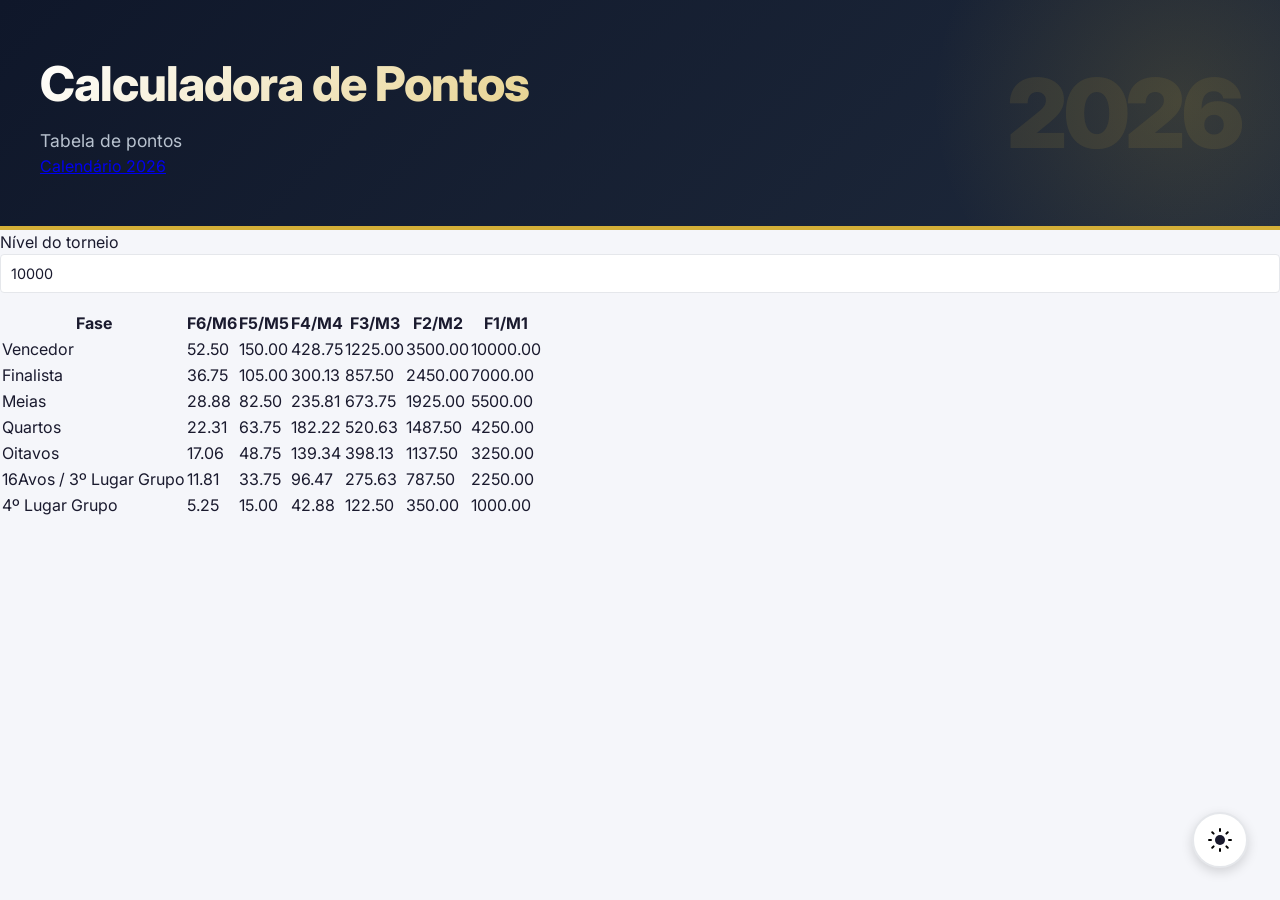
==== content/points-calculator.html @ 4849cae9 "added fs and new subtitle" ====
<!doctype html>
<html lang="pt">
  <head>
    <meta charset="UTF-8" />
    <meta name="viewport" content="width=device-width, initial-scale=1.0" />
    <title>Calculadora de Pontos - Padel Portugal</title>
    <link rel="stylesheet" href="../styles/main.css" />
  </head>
  <body>
    <div class="header">
      <div class="header-content">
        <div class="header-text">
          <h1>Calculadora de Pontos</h1>
          <div class="header-subtitle">
            Tabela de pontos
          </div>
          <nav class="header-menu" aria-label="Menu principal">
            <a class="header-menu-link" href="../index.html">Calendário 2026</a>
          </nav>
        </div>
        <div class="header-year">2026</div>
      </div>
    </div>

    <main class="calc-layout">
      <section class="calc-card">
        <div class="calc-grid" style="margin-bottom: 1rem">
          <div class="calc-field">
            <label class="calc-label" for="tournamentLevel">Nível do torneio</label>
            <select id="tournamentLevel" class="search-input">
              <option value="2000">2000</option>
              <option value="5000">5000</option>
              <option value="10000" selected>10000</option>
              <option value="25000">25000</option>
              <option value="50000">50000</option>
            </select>
          </div>
        </div>

        <div class="calc-table-wrapper">
          <table class="calc-table">
            <thead>
              <tr>
                <th>Fase</th>
                <th>F6/M6</th>
                <th>F5/M5</th>
                <th>F4/M4</th>
                <th>F3/M3</th>
                <th>F2/M2</th>
                <th>F1/M1</th>
              </tr>
            </thead>
            <tbody>
              <tr data-phase="Vencedor">
                <td>Vencedor</td>
                <td data-col="m6">52.50</td><td data-col="m5">150.00</td><td data-col="m4">428.75</td><td data-col="m3">1225.00</td><td data-col="m2">3500.00</td><td data-col="m1">10000.00</td>
              </tr>
              <tr data-phase="Finalista">
                <td>Finalista</td>
                <td data-col="m6">36.75</td><td data-col="m5">105.00</td><td data-col="m4">300.13</td><td data-col="m3">857.50</td><td data-col="m2">2450.00</td><td data-col="m1">7000.00</td>
              </tr>
              <tr data-phase="Meias">
                <td>Meias</td>
                <td data-col="m6">28.88</td><td data-col="m5">82.50</td><td data-col="m4">235.81</td><td data-col="m3">673.75</td><td data-col="m2">1925.00</td><td data-col="m1">5500.00</td>
              </tr>
              <tr data-phase="Quartos">
                <td>Quartos</td>
                <td data-col="m6">22.31</td><td data-col="m5">63.75</td><td data-col="m4">182.22</td><td data-col="m3">520.63</td><td data-col="m2">1487.50</td><td data-col="m1">4250.00</td>
              </tr>
              <tr data-phase="Oitavos">
                <td>Oitavos</td>
                <td data-col="m6">17.06</td><td data-col="m5">48.75</td><td data-col="m4">139.34</td><td data-col="m3">398.13</td><td data-col="m2">1137.50</td><td data-col="m1">3250.00</td>
              </tr>
              <tr data-phase="16Avos / 3º Lugar Grupo">
                <td>16Avos / 3º Lugar Grupo</td>
                <td data-col="m6">11.81</td><td data-col="m5">33.75</td><td data-col="m4">96.47</td><td data-col="m3">275.63</td><td data-col="m2">787.50</td><td data-col="m1">2250.00</td>
              </tr>
              <tr data-phase="4º Lugar Grupo">
                <td>4º Lugar Grupo</td>
                <td data-col="m6">5.25</td><td data-col="m5">15.00</td><td data-col="m4">42.88</td><td data-col="m3">122.50</td><td data-col="m2">350.00</td><td data-col="m1">1000.00</td>
              </tr>
            </tbody>
          </table>
        </div>
      </section>
    </main>

    <button class="theme-toggle" id="themeToggle" aria-label="Toggle theme">
      <svg id="sunIcon" viewBox="0 0 24 24" fill="currentColor">
        <circle cx="12" cy="12" r="5" />
        <line
          x1="12"
          y1="1"
          x2="12"
          y2="3"
          stroke="currentColor"
          stroke-width="2"
          stroke-linecap="round"
        />
        <line
          x1="12"
          y1="21"
          x2="12"
          y2="23"
          stroke="currentColor"
          stroke-width="2"
          stroke-linecap="round"
        />
        <line
          x1="4.22"
          y1="4.22"
          x2="5.64"
          y2="5.64"
          stroke="currentColor"
          stroke-width="2"
          stroke-linecap="round"
        />
        <line
          x1="18.36"
          y1="18.36"
          x2="19.78"
          y2="19.78"
          stroke="currentColor"
          stroke-width="2"
          stroke-linecap="round"
        />
        <line
          x1="1"
          y1="12"
          x2="3"
          y2="12"
          stroke="currentColor"
          stroke-width="2"
          stroke-linecap="round"
        />
        <line
          x1="21"
          y1="12"
          x2="23"
          y2="12"
          stroke="currentColor"
          stroke-width="2"
          stroke-linecap="round"
        />
        <line
          x1="4.22"
          y1="19.78"
          x2="5.64"
          y2="18.36"
          stroke="currentColor"
          stroke-width="2"
          stroke-linecap="round"
        />
        <line
          x1="18.36"
          y1="5.64"
          x2="19.78"
          y2="4.22"
          stroke="currentColor"
          stroke-width="2"
          stroke-linecap="round"
        />
      </svg>
      <svg
        id="moonIcon"
        viewBox="0 0 24 24"
        fill="currentColor"
        style="display: none"
      >
        <path d="M21 12.79A9 9 0 1 1 11.21 3 7 7 0 0 0 21 12.79z" />
      </svg>
    </button>

    <script src="../scripts/points-calculator.js"></script>
  </body>
</html>
---- styles/main.css ----
﻿@import url("https://fonts.googleapis.com/css2?family=Inter:wght@300;400;500;600;700;800&display=swap");

:root {
  --gold: #d4af37;
  --gold-bg: #fff8e1;
  --silver: #8c92ac;
  --silver-bg: #f0f0f5;
  --bronze: #cd7f32;
  --bronze-bg: #fff3e0;
  --promises: #7b1fa2;
  --promises-bg: #f3e5f5;
  --national: #c62828;
  --national-bg: #ffebee;
  --regional: #e65100;
  --regional-bg: #fff3e0;
  --c10k: #1565c0;
  --c10k-bg: #e3f2fd;
  --c5k: #2e7d32;
  --c5k-bg: #e8f5e9;
  --c2k: #00838f;
  --c2k-bg: #e0f7fa;
  --veterans: #4e342e;
  --veterans-bg: #efebe9;
  --masters: #f57f17;
  --masters-bg: #fffde7;
  --international: #ad1457;
  --international-bg: #fce4ec;
  --club: #37474f;
  --club-bg: #eceff1;
  --bg: #f5f6fa;
  --card-bg: #ffffff;
  --card-cats-bg: #f9fafb;
  --text: #1a1a2e;
  --text-light: #6b7280;
  --border: #e5e7eb;
  --section-hover: #fafafa;
  --filter: none;
}

[data-theme="dark"] {
  --gold-bg: #3d3520;
  --silver-bg: #2d2f3a;
  --bronze-bg: #3d2f20;
  --promises-bg: #2d1a3a;
  --national-bg: #3a1a1a;
  --regional-bg: #3d2a10;
  --c10k-bg: #1a2d3d;
  --c5k-bg: #1a2d1a;
  --c2k-bg: #1a2d2f;
  --veterans-bg: #2a1f1a;
  --masters-bg: #3d3510;
  --international-bg: #3a1a2a;
  --club-bg: #1f2428;
  --bg: #0f172a;
  --card-bg: #1e293b;
  --card-cats-bg: #0f172a;
  --text: #f1f5f9;
  --text-light: #cbd5e1;
  --border: #475569;
  --section-hover: #1e293b;
  --filter: invert(100%) hue-rotate(180deg) brightness(95%) contrast(90%);
}

.leaflet-layer,
.leaflet-control-zoom-in,
.leaflet-control-zoom-out,
.leaflet-control-attribution {
  filter: var(--filter);
}

.leaflet-popup-content-wrapper {
  background: var(--card-bg);
}

.leaflet-popup-content-wrapper *:not(.popup-badge) {
  color: var(--text) !important;
}

* {
  margin: 0;
  padding: 0;
  box-sizing: border-box;
}

body {
  font-family:
    "Inter",
    -apple-system,
    sans-serif;
  background: var(--bg);
  color: var(--text);
  line-height: 1.5;
}

.header {
  background: linear-gradient(135deg, #0f172a 0%, #1e293b 100%);
  color: white;
  padding: 3rem 2rem;
  position: relative;
  overflow: hidden;
  border-bottom: 4px solid var(--gold);
}
.header::before {
  content: "";
  position: absolute;
  top: 0;
  right: 0;
  width: 500px;
  height: 500px;
  background: radial-gradient(
    circle,
    rgba(212, 175, 55, 0.15) 0%,
    transparent 70%
  );
  border-radius: 50%;
  transform: translate(30%, -30%);
}
.header-content {
  max-width: 1200px;
  margin: 0 auto;
  position: relative;
  display: flex;
  align-items: center;
  justify-content: space-between;
  gap: 2rem;
}
.header-text {
  flex: 1;
}
.header h1 {
  font-size: 3rem;
  font-weight: 800;
  letter-spacing: -1px;
  margin-bottom: 0.5rem;
  background: linear-gradient(135deg, #ffffff 0%, var(--gold) 100%);
  -webkit-background-clip: text;
  -webkit-text-fill-color: transparent;
  background-clip: text;
}
.header-subtitle {
  font-size: 1.1rem;
  opacity: 0.9;
  font-weight: 400;
  color: #cbd5e1;
}
.header-year {
  font-size: 6rem;
  font-weight: 900;
  color: rgba(212, 175, 55, 0.1);
  line-height: 1;
  letter-spacing: -4px;
}

.stats-bar {
  display: flex;
  justify-content: center;
  gap: 2rem;
  padding: 1rem 2rem;
  background: var(--card-bg);
  border-bottom: 1px solid var(--border);
  flex-wrap: wrap;
}
.stat {
  text-align: center;
}
.stat-num {
  font-size: 1.5rem;
  font-weight: 700;
  color: #1565c0;
}
.stat-label {
  font-size: 0.75rem;
  color: var(--text-light);
  text-transform: uppercase;
  letter-spacing: 0.5px;
}

.container {
  max-width: 1200px;
  margin: 0 auto;
  padding: 1.5rem;
  display: grid;
  grid-template-columns: 320px 1fr;
  gap: 1.5rem;
  align-items: start;
}
.filters-wrapper {
  position: sticky;
  top: 1.5rem;
  display: flex;
  flex-direction: column;
  gap: 1.5rem;
}
.content-wrapper {
  min-width: 0;
}

/* --- Map --- */
.map-section {
  background: var(--card-bg);
  border-radius: 16px;
  margin-bottom: 1.5rem;
  box-shadow: 0 1px 3px rgba(0, 0, 0, 0.06);
  border: 1px solid var(--border);
  overflow: hidden;
}
.map-section-header {
  display: flex;
  justify-content: space-between;
  align-items: center;
  padding: 1rem 1.25rem;
  border-bottom: 1px solid var(--border);
  cursor: pointer;
  user-select: none;
}
.map-section-header:hover {
  background: var(--section-hover);
}
.map-section-title {
  font-size: 0.75rem;
  font-weight: 600;
  text-transform: uppercase;
  letter-spacing: 1px;
  color: var(--text-light);
}
.map-toggle-icon {
  font-size: 1.2rem;
  color: var(--text-light);
  transition: transform 0.3s;
}
.map-toggle-icon.collapsed {
  transform: rotate(180deg);
}
#mapContainer {
  height: 480px;
  transition: height 0.3s;
}
#mapContainer.collapsed {
  height: 0;
}

/* --- Filters --- */
.filters-section {
  background: var(--card-bg);
  border-radius: 16px;
  padding: 1.25rem;
  box-shadow: 0 1px 3px rgba(0, 0, 0, 0.06);
  border: 1px solid var(--border);
}
.filters-header {
  display: flex;
  justify-content: space-between;
  align-items: center;
  margin-bottom: 0.75rem;
}
.filters-title {
  font-size: 0.75rem;
  font-weight: 600;
  text-transform: uppercase;
  letter-spacing: 1px;
  color: var(--text-light);
}
.filters-clear {
  font-size: 0.75rem;
  color: #1565c0;
  cursor: pointer;
  font-weight: 500;
  border: none;
  background: none;
  font-family: inherit;
  display: none;
  padding: 0.2rem 0.5rem;
  border-radius: 4px;
}
.filters-clear:hover {
  background: var(--c10k-bg);
}
.filters-clear.visible {
  display: inline-block;
}
.search-input {
  background: var(--card-bg);
  color: var(--text);
  width: 100%;
  padding: 0.6rem 0.9rem;
  border-radius: 8px;
  border: 2px solid var(--border);
  font-size: 0.9rem;
  font-family: inherit;
  transition: border-color 0.2s;
}
.search-input:focus {
  outline: none;
  border-color: #1565c0;
}
.filters-hint {
  font-size: 0.7rem;
  color: var(--text-light);
  margin-bottom: 0.6rem;
  font-style: italic;
  opacity: 0.7;
}
.filters {
  display: flex;
  flex-wrap: wrap;
  gap: 0.5rem;
}
.filter-btn {
  padding: 0.4rem 0.9rem;
  border-radius: 100px;
  border: 2px solid var(--border);
  background: var(--card-bg);
  color: var(--text);
  font-size: 0.8rem;
  font-weight: 500;
  cursor: pointer;
  transition: all 0.2s;
  font-family: inherit;
  white-space: nowrap;
}
.filter-btn:hover {
  border-color: #aaa;
  transform: translateY(-1px);
}
.filter-btn.active {
  color: white;
  border-color: transparent;
  transform: translateY(-1px);
  box-shadow: 0 2px 8px rgba(0, 0, 0, 0.15);
}
.filter-btn[data-level="all"].active {
  background: #1a1a2e;
}
.filter-btn[data-level="absolutos"].active {
  background: #1565c0;
}
.filter-btn[data-level="veteranos"].active {
  background: #4e342e;
}
.filter-btn[data-level="jovens"].active {
  background: #7b1fa2;
}
.filter-btn[data-level="fip-gold"].active {
  background: var(--gold);
  color: #333;
}
.filter-btn[data-level="fip-only"].active {
  background: var(--gold);
  color: #333;
}
.filter-btn[data-level="fip-silver"].active {
  background: var(--silver);
}
.filter-btn[data-level="fip-bronze"].active {
  background: var(--bronze);
}
.filter-btn[data-level="fip-promises"].active {
  background: var(--promises);
}
.filter-btn[data-level="national"].active {
  background: var(--national);
}
.filter-btn[data-level="regional"].active {
  background: var(--regional);
}
.filter-btn[data-level="c10k"].active {
  background: var(--c10k);
}
.filter-btn[data-level="c5k"].active {
  background: var(--c5k);
}
.filter-btn[data-level="c2k"].active {
  background: var(--c2k);
}
.filter-btn[data-level="veterans"].active {
  background: var(--veterans);
}
.filter-btn[data-level="masters"].active {
  background: var(--masters);
  color: #333;
}
.filter-btn[data-level="international"].active {
  background: var(--international);
}
.filter-btn[data-level="club"].active {
  background: var(--club);
}

select {
  appearance: none; /* Disable the default arrow */
  -webkit-appearance: none; /* For WebKit-based browsers */
  -moz-appearance: none; /* For Firefox */
  width: 100% !important;
  padding: 10px 35px 10px 10px !important;
  border: 1px solid var(--border) !important;
  border-radius: 4px !important;
  background-color: var(--card-bg) !important;
  color: var(--text) !important;
  background-repeat: no-repeat !important;
  background-position: right 10px center !important;
  background-size: 20px !important;
  cursor: pointer !important;
}

[data-theme="light"] select {
  background-image: url('data:image/svg+xml;utf8,<svg width="24" height="24" viewBox="0 0 24 24" fill="none" xmlns="http://www.w3.org/2000/svg"><path d="M6 9L12 15L18 9" stroke-width="2" stroke-linecap="round" stroke-linejoin="round" stroke="%231a1a2e"/></svg>') !important;
}
[data-theme="dark"] select {
  background-image: url('data:image/svg+xml;utf8,<svg width="24" height="24" viewBox="0 0 24 24" fill="none" xmlns="http://www.w3.org/2000/svg"><path d="M6 9L12 15L18 9" stroke-width="2" stroke-linecap="round" stroke-linejoin="round" stroke="%23f1f5f9"/></svg>') !important;
}

.count-badge {
  display: inline-block;
  background: rgba(0, 0, 0, 0.08);
  border-radius: 100px;
  padding: 0 0.4rem;
  font-size: 0.7rem;
  margin-left: 0.3rem;
  font-weight: 600;
}
.filter-btn.active .count-badge {
  background: rgba(255, 255, 255, 0.25);
}

/* --- Tournaments --- */
.month-section {
  margin-bottom: 2rem;
}
.month-header {
  font-size: 1.3rem;
  font-weight: 700;
  margin-bottom: 1rem;
  padding-bottom: 0.5rem;
  border-bottom: 3px solid var(--text);
  display: flex;
  align-items: center;
  gap: 0.5rem;
}
.month-header .month-count {
  font-size: 0.75rem;
  font-weight: 600;
  background: var(--card-bg);
  color: var(--text);
  padding: 0.15rem 0.6rem;
  border-radius: 100px;
}
.month-section.hidden {
  display: none;
}

.tournament-grid {
  display: grid;
  grid-template-columns: repeat(auto-fill, minmax(340px, 1fr));
  gap: 0.85rem;
}

.card {
  background: var(--card-bg);
  border-radius: 12px;
  padding: 1.1rem;
  border: 1px solid var(--border);
  transition: all 0.2s;
  position: relative;
  overflow: hidden;
  display: flex;
  flex-direction: column;
}
.card::before {
  content: "";
  position: absolute;
  top: 0;
  left: 0;
  width: 4px;
  height: 100%;
}
.card:hover {
  box-shadow: 0 4px 16px rgba(0, 0, 0, 0.08);
  transform: translateY(-2px);
}
.card.hidden {
  display: none;
}

.card[data-level="fip-gold"]::before {
  background: var(--gold);
}
.card[data-level="fip-silver"]::before {
  background: var(--silver);
}
.card[data-level="fip-bronze"]::before {
  background: var(--bronze);
}
.card[data-level="fip-promises"]::before {
  background: var(--promises);
}
.card[data-level="national"]::before {
  background: var(--national);
}
.card[data-level="regional"]::before {
  background: var(--regional);
}
.card[data-level="c10k"]::before {
  background: var(--c10k);
}
.card[data-level="c5k"]::before {
  background: var(--c5k);
}
.card[data-level="c2k"]::before {
  background: var(--c2k);
}
.card[data-level="veterans"]::before {
  background: var(--veterans);
}
.card[data-level="masters"]::before {
  background: var(--masters);
}
.card[data-level="international"]::before {
  background: var(--international);
}
.card[data-level="club"]::before {
  background: var(--club);
}

.card-top {
  display: flex;
  justify-content: space-between;
  align-items: flex-start;
  margin-bottom: 0.5rem;
  gap: 0.5rem;
}
.card-name {
  font-weight: 700;
  font-size: 0.95rem;
  line-height: 1.3;
  flex: 1;
}

.badge {
  display: inline-block;
  padding: 0.15rem 0.55rem;
  border-radius: 6px;
  font-size: 0.65rem;
  font-weight: 700;
  text-transform: uppercase;
  letter-spacing: 0.5px;
  white-space: nowrap;
  flex-shrink: 0;
}
.badge-fip-gold {
  background: var(--gold-bg);
  color: #8b7000;
}
.badge-fip-silver {
  background: var(--silver-bg);
  color: #4a4e69;
}
.badge-fip-bronze {
  background: var(--bronze-bg);
  color: #8b5e20;
}
.badge-fip-promises {
  background: var(--promises-bg);
  color: var(--promises);
}
.badge-national {
  background: var(--national-bg);
  color: var(--national);
}
.badge-regional {
  background: var(--regional-bg);
  color: var(--regional);
}
.badge-c10k {
  background: var(--c10k-bg);
  color: var(--c10k);
}
.badge-c5k {
  background: var(--c5k-bg);
  color: var(--c5k);
}
.badge-c2k {
  background: var(--c2k-bg);
  color: var(--c2k);
}
.badge-veterans {
  background: var(--veterans-bg);
  color: var(--veterans);
}
.badge-masters {
  background: var(--masters-bg);
  color: #9e6d00;
}
.badge-international {
  background: var(--international-bg);
  color: var(--international);
}
.badge-club {
  background: var(--club-bg);
  color: var(--club);
}

.card-details {
  display: flex;
  flex-wrap: wrap;
  gap: 0.75rem;
  font-size: 0.8rem;
  color: var(--text-light);
}
.card-detail {
  display: flex;
  align-items: center;
  gap: 0.3rem;
}
.card-detail svg {
  width: 14px;
  height: 14px;
  flex-shrink: 0;
  opacity: 0.6;
}

.prize {
  display: inline-block;
  background: #ecfdf5;
  color: #047857;
  padding: 0.1rem 0.45rem;
  border-radius: 4px;
  font-weight: 600;
  font-size: 0.78rem;
}

.fip-points {
  display: inline-block;
  background: #fff3e0;
  color: #e65100;
  padding: 0.1rem 0.45rem;
  border-radius: 4px;
  font-weight: 700;
  font-size: 0.78rem;
  letter-spacing: 0.2px;
}
.card[data-level="fip-gold"] .fip-points {
  background: var(--gold-bg);
  color: #8b7000;
}
.card[data-level="fip-silver"] .fip-points {
  background: var(--silver-bg);
  color: #4a4e69;
}
.card[data-level="fip-bronze"] .fip-points {
  background: var(--bronze-bg);
  color: #8b5e20;
}
.card[data-level="c10k"] .fip-points {
  background: var(--c10k-bg);
  color: var(--c10k);
}
.card[data-level="c5k"] .fip-points {
  background: var(--c5k-bg);
  color: var(--c5k);
}
.card[data-level="c2k"] .fip-points {
  background: var(--c2k-bg);
  color: var(--c2k);
}
.card[data-level="veterans"] .fip-points {
  background: var(--veterans-bg);
  color: var(--veterans);
}
.card[data-level="masters"] .fip-points {
  background: var(--masters-bg);
  color: #9e6d00;
}
.card[data-level="national"] .fip-points {
  background: var(--national-bg);
  color: var(--national);
}
.card[data-level="regional"] .fip-points {
  background: var(--regional-bg);
  color: var(--regional);
}
.card[data-level="fip-promises"] .fip-points {
  background: var(--promises-bg);
  color: var(--promises);
}

.card-cats {
  margin-top: 0.5rem;
  font-size: 0.72rem;
  color: var(--text-light);
  background: var(--card-cats-bg);
  padding: 0.35rem 0.55rem;
  border-radius: 6px;
}

.card-footer-details {
  margin-top: auto;
  padding-top: 0.6rem;
  display: flex;
  flex-wrap: wrap;
  gap: 0.75rem;
  font-size: 0.8rem;
  color: var(--text-light);
}

.card-status-bar {
  min-height: 20px;
  margin: 0.55rem -1.1rem -1.1rem;
  border-radius: 0 0 12px 12px;
  display: flex;
  align-items: center;
  justify-content: center;
  font-size: 0.68rem;
  font-weight: 700;
  letter-spacing: 0.3px;
  text-transform: uppercase;
}

.card-status-live {
  background: var(--c10k);
  color: #ffffff;
}

.card-status-finished {
  background: var(--c5k);
  color: #ffffff;
}

.no-results {
  text-align: center;
  padding: 3rem;
  color: var(--text-light);
  font-size: 1.1rem;
  display: none;
}

.footer {
  text-align: center;
  padding: 2rem;
  color: var(--text-light);
  font-size: 0.8rem;
  border-top: 1px solid var(--border);
  margin-top: 2rem;
}

/* --- Leaflet popup --- */
.popup-tournament {
  margin-bottom: 0.6rem;
  padding-bottom: 0.6rem;
  border-bottom: 1px solid #eee;
}
.popup-tournament:last-child {
  margin-bottom: 0;
  padding-bottom: 0;
  border-bottom: none;
}
.popup-name {
  font-weight: 700;
  font-size: 0.85rem;
  margin-bottom: 0.2rem;
  color: #1a1a2e;
}
.popup-badge {
  display: inline-block;
  padding: 0.1rem 0.4rem;
  border-radius: 4px;
  font-size: 0.6rem;
  font-weight: 700;
  text-transform: uppercase;
  letter-spacing: 0.3px;
  margin-bottom: 0.25rem;
}
.popup-detail {
  font-size: 0.75rem;
  color: #6b7280;
  line-height: 1.4;
}
.popup-prize {
  color: #047857;
  font-weight: 600;
}
.popup-scroll {
  max-height: 280px;
  overflow-y: auto;
}
.leaflet-popup-content {
  min-width: 240px;
  max-width: 300px;
}

.theme-toggle {
  position: fixed;
  bottom: 2rem;
  right: 2rem;
  width: 56px;
  height: 56px;
  border-radius: 50%;
  background: var(--card-bg);
  border: 2px solid var(--border);
  cursor: pointer;
  display: flex;
  align-items: center;
  justify-content: center;
  box-shadow: 0 4px 12px rgba(0, 0, 0, 0.15);
  transition: all 0.3s;
  z-index: 1000;
}
.theme-toggle:hover {
  transform: scale(1.1);
  box-shadow: 0 6px 16px rgba(0, 0, 0, 0.2);
}
.theme-toggle svg {
  width: 24px;
  height: 24px;
  fill: var(--text);
}

@media (max-width: 600px) {
  .header h1 {
    font-size: 2rem;
  }
  .header-content {
    flex-direction: column;
    text-align: center;
  }
  .header-year {
    font-size: 4rem;
  }
  .tournament-grid {
    grid-template-columns: 1fr;
  }
  .stats-bar {
    gap: 1rem;
  }
  .container {
    padding: 1rem;
    grid-template-columns: 1fr;
  }
  .filters-wrapper {
    position: static;
  }
  #mapContainer {
    height: 350px;
  }
  .theme-toggle {
    bottom: 1rem;
    right: 1rem;
    width: 48px;
    height: 48px;
  }
}
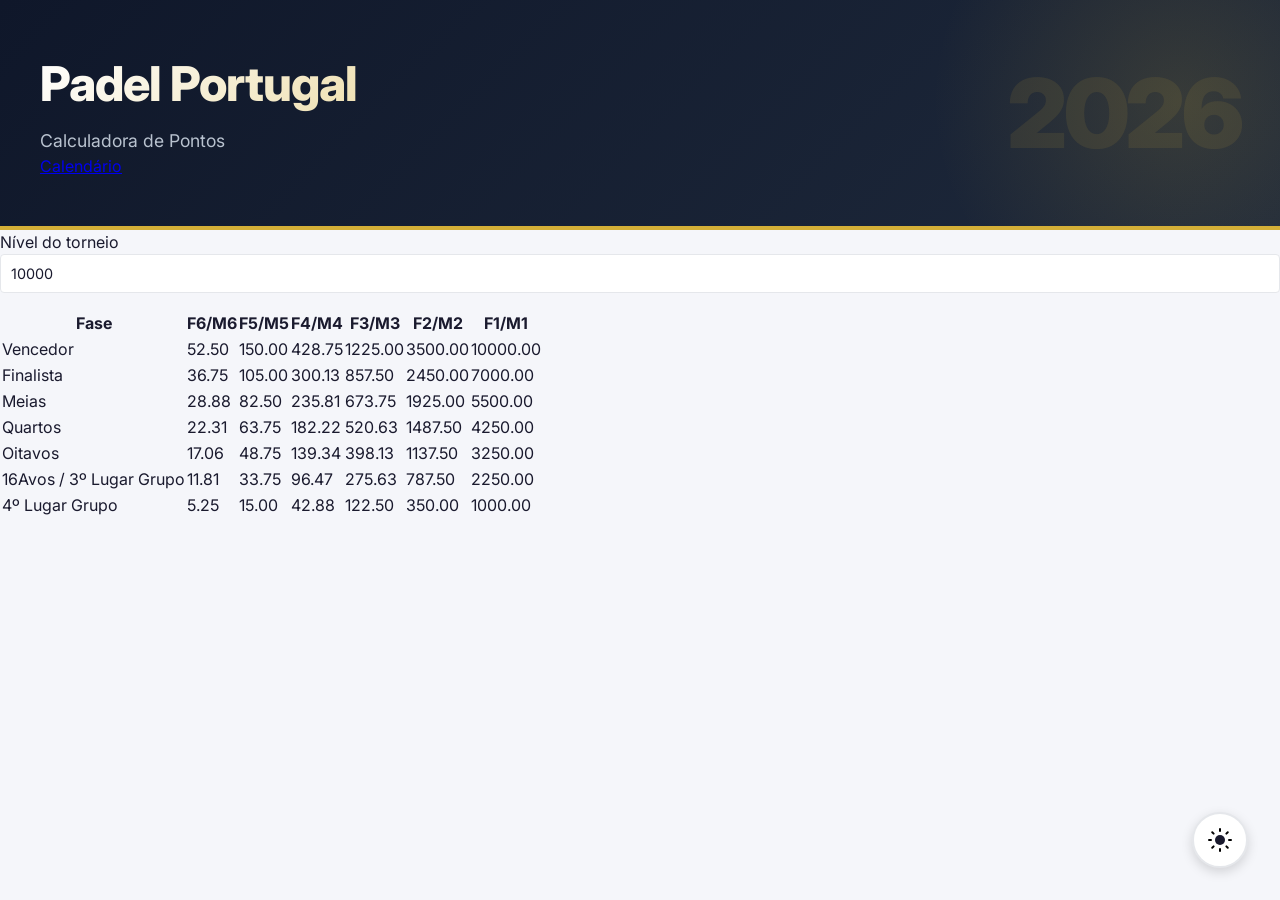
==== commit 5b6f5cc2: "changed sbtitiles" ====
--- a/content/points-calculator.html
+++ b/content/points-calculator.html
@@ -10,12 +10,12 @@
     <div class="header">
       <div class="header-content">
         <div class="header-text">
-          <h1>Calculadora de Pontos</h1>
+          <h1>Padel Portugal</h1>
           <div class="header-subtitle">
-            Tabela de pontos
+            Calculadora de Pontos
           </div>
           <nav class="header-menu" aria-label="Menu principal">
-            <a class="header-menu-link" href="../index.html">Calendário 2026</a>
+            <a class="header-menu-link" href="../index.html">Calendário</a>
           </nav>
         </div>
         <div class="header-year">2026</div>
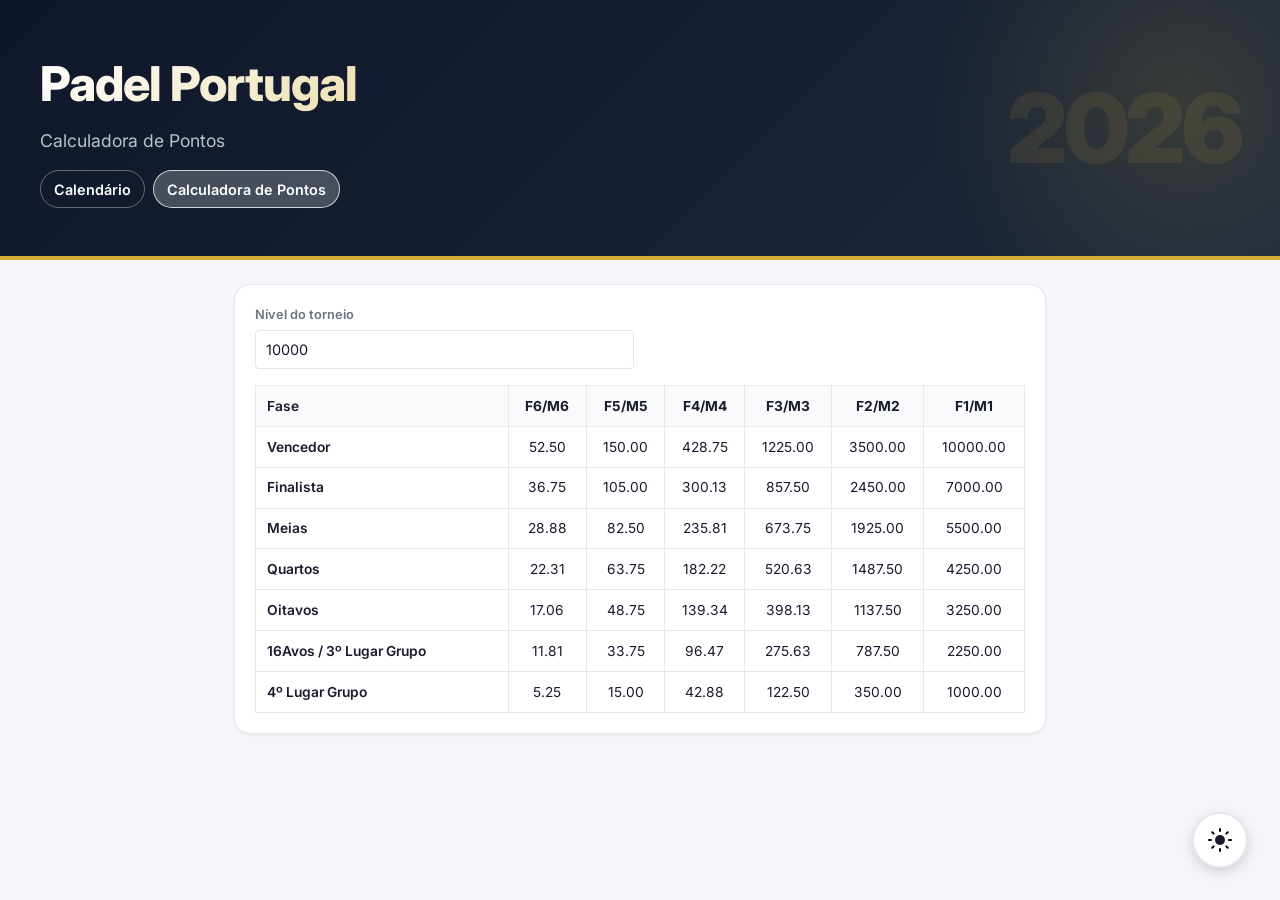
==== commit 48cc0d62: "added shared header" ====
--- a/content/points-calculator.html
+++ b/content/points-calculator.html
@@ -6,21 +6,8 @@
     <title>Calculadora de Pontos - Padel Portugal</title>
     <link rel="stylesheet" href="../styles/main.css" />
   </head>
-  <body>
-    <div class="header">
-      <div class="header-content">
-        <div class="header-text">
-          <h1>Padel Portugal</h1>
-          <div class="header-subtitle">
-            Calculadora de Pontos
-          </div>
-          <nav class="header-menu" aria-label="Menu principal">
-            <a class="header-menu-link" href="../index.html">Calendário</a>
-          </nav>
-        </div>
-        <div class="header-year">2026</div>
-      </div>
-    </div>
+  <body data-page="points-calculator">
+    <div id="sharedHeader"></div>
 
     <main class="calc-layout">
       <section class="calc-card">
@@ -171,6 +158,7 @@
       </svg>
     </button>
 
+    <script src="../scripts/shared-header.js"></script>
     <script src="../scripts/points-calculator.js"></script>
   </body>
 </html>
--- a/styles/main.css
+++ b/styles/main.css
@@ -61,6 +61,16 @@
   --filter: invert(100%) hue-rotate(180deg) brightness(95%) contrast(90%);
 }
 
+[data-theme="dark"] a,
+[data-theme="dark"] a:visited {
+  color: #f8fafc;
+}
+
+[data-theme="dark"] a:hover,
+[data-theme="dark"] a:focus {
+  color: #ffffff;
+}
+
 .leaflet-layer,
 .leaflet-control-zoom-in,
 .leaflet-control-zoom-out,
@@ -70,6 +80,9 @@
 
 .leaflet-popup-content-wrapper {
   background: var(--card-bg);
+  max-height: min(70vh, 560px);
+  overflow-y: auto;
+  overflow-x: hidden;
 }
 
 .leaflet-popup-content-wrapper *:not(.popup-badge) {
@@ -143,6 +156,32 @@
   font-weight: 400;
   color: #cbd5e1;
 }
+.header-menu {
+  margin-top: 1rem;
+  display: flex;
+  flex-wrap: wrap;
+  gap: 0.55rem;
+}
+.header-menu-link {
+  display: inline-block;
+  color: #ffffff;
+  text-decoration: none;
+  font-weight: 600;
+  font-size: 0.9rem;
+  padding: 0.45rem 0.8rem;
+  border: 1px solid rgba(255, 255, 255, 0.35);
+  border-radius: 999px;
+  transition: all 0.2s;
+}
+.header-menu-link:hover {
+  background: rgba(255, 255, 255, 0.14);
+  border-color: rgba(255, 255, 255, 0.55);
+}
+.header-menu-link.active,
+.header-menu-link[aria-current="page"] {
+  background: rgba(255, 255, 255, 0.22);
+  border-color: rgba(255, 255, 255, 0.75);
+}
 .header-year {
   font-size: 6rem;
   font-weight: 900;
@@ -779,12 +818,26 @@
   font-weight: 600;
 }
 .popup-scroll {
-  max-height: 280px;
-  overflow-y: auto;
+  max-height: none;
+  overflow: visible;
+  padding-right: 0.15rem;
+}
+.popup-cards {
+  display: flex;
+  flex-direction: column;
+  gap: 0.65rem;
+  min-width: 320px;
+}
+.leaflet-popup-content .popup-card {
+  margin: 0;
+}
+.leaflet-popup-content .popup-card:hover {
+  transform: none;
 }
 .leaflet-popup-content {
-  min-width: 240px;
-  max-width: 300px;
+  min-width: 340px;
+  max-width: 420px;
+  overflow: visible;
 }
 
 .theme-toggle {
@@ -812,6 +865,71 @@
   width: 24px;
   height: 24px;
   fill: var(--text);
+}
+
+.calc-layout {
+  max-width: 860px;
+  margin: 0 auto;
+  padding: 1.5rem;
+}
+.calc-card {
+  background: var(--card-bg);
+  border: 1px solid var(--border);
+  border-radius: 16px;
+  padding: 1.25rem;
+  box-shadow: 0 1px 3px rgba(0, 0, 0, 0.06);
+}
+.calc-grid {
+  display: grid;
+  grid-template-columns: 1fr 1fr;
+  gap: 0.8rem;
+}
+.calc-field {
+  display: flex;
+  flex-direction: column;
+  gap: 0.35rem;
+}
+.calc-label {
+  font-size: 0.8rem;
+  font-weight: 600;
+  color: var(--text-light);
+}
+.calc-result {
+  margin-top: 1rem;
+  padding: 0.9rem 1rem;
+  border-radius: 10px;
+  border: 1px solid var(--border);
+  background: var(--card-cats-bg);
+}
+.calc-value {
+  font-size: 1.5rem;
+  font-weight: 800;
+  color: var(--c10k);
+}
+.calc-table-wrapper {
+  overflow-x: auto;
+}
+.calc-table {
+  width: 100%;
+  border-collapse: collapse;
+  min-width: 700px;
+}
+.calc-table th,
+.calc-table td {
+  border: 1px solid var(--border);
+  padding: 0.6rem 0.7rem;
+  text-align: center;
+  font-size: 0.86rem;
+}
+.calc-table th:first-child,
+.calc-table td:first-child {
+  text-align: left;
+  font-weight: 600;
+  min-width: 220px;
+}
+.calc-table thead th {
+  background: var(--card-cats-bg);
+  color: var(--text);
 }
 
 @media (max-width: 600px) {
@@ -847,5 +965,8 @@
     width: 48px;
     height: 48px;
   }
-}
-
+  .calc-grid {
+    grid-template-columns: 1fr;
+  }
+}
+
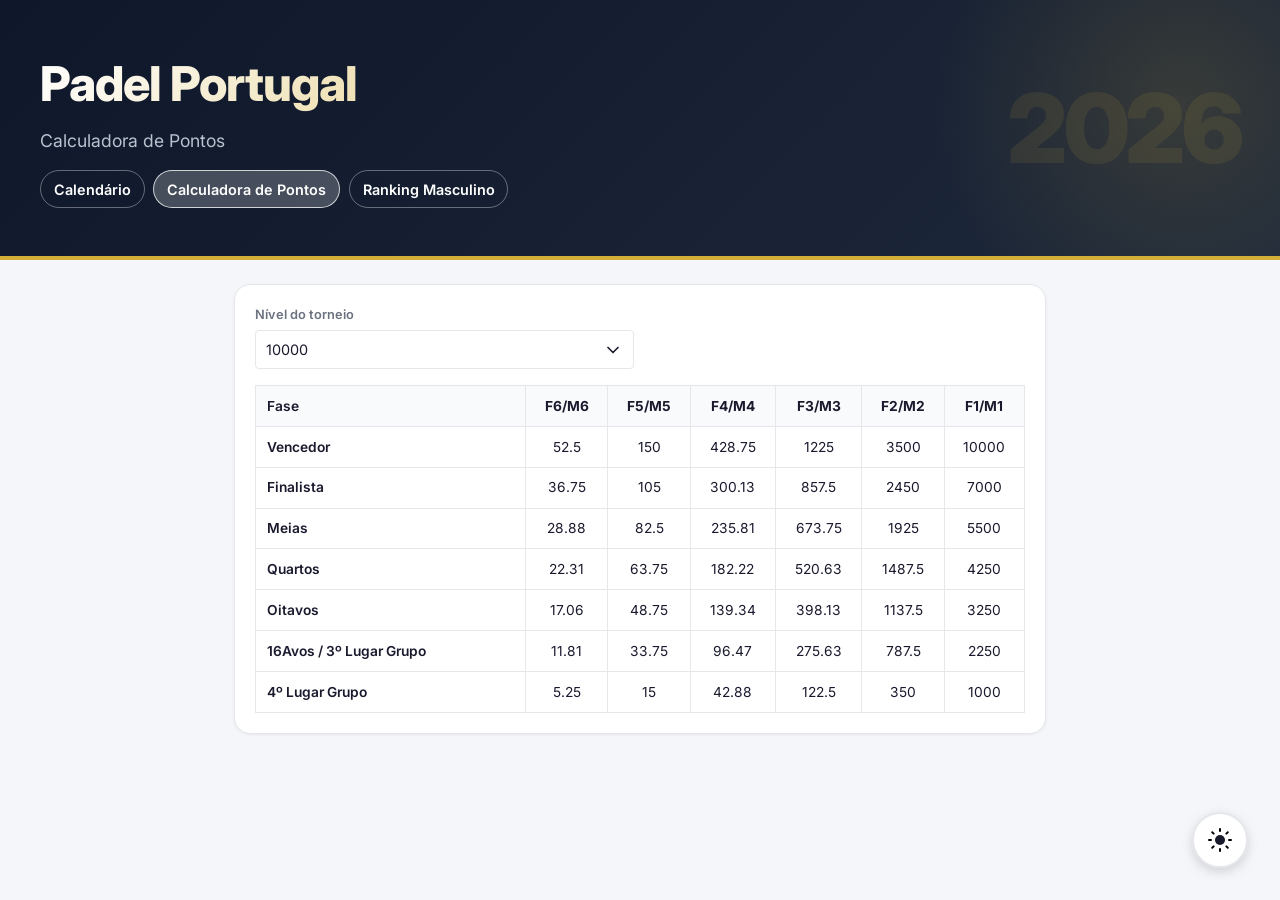
==== commit 727abbe0: "added male rankings and functionality to use rankings" ====
--- a/content/points-calculator.html
+++ b/content/points-calculator.html
@@ -4,6 +4,7 @@
     <meta charset="UTF-8" />
     <meta name="viewport" content="width=device-width, initial-scale=1.0" />
     <title>Calculadora de Pontos - Padel Portugal</title>
+    <link rel="icon" type="image/x-icon" href="../assets/favicon.ico" />
     <link rel="stylesheet" href="../styles/main.css" />
   </head>
   <body data-page="points-calculator">
@@ -72,93 +73,8 @@
       </section>
     </main>
 
-    <button class="theme-toggle" id="themeToggle" aria-label="Toggle theme">
-      <svg id="sunIcon" viewBox="0 0 24 24" fill="currentColor">
-        <circle cx="12" cy="12" r="5" />
-        <line
-          x1="12"
-          y1="1"
-          x2="12"
-          y2="3"
-          stroke="currentColor"
-          stroke-width="2"
-          stroke-linecap="round"
-        />
-        <line
-          x1="12"
-          y1="21"
-          x2="12"
-          y2="23"
-          stroke="currentColor"
-          stroke-width="2"
-          stroke-linecap="round"
-        />
-        <line
-          x1="4.22"
-          y1="4.22"
-          x2="5.64"
-          y2="5.64"
-          stroke="currentColor"
-          stroke-width="2"
-          stroke-linecap="round"
-        />
-        <line
-          x1="18.36"
-          y1="18.36"
-          x2="19.78"
-          y2="19.78"
-          stroke="currentColor"
-          stroke-width="2"
-          stroke-linecap="round"
-        />
-        <line
-          x1="1"
-          y1="12"
-          x2="3"
-          y2="12"
-          stroke="currentColor"
-          stroke-width="2"
-          stroke-linecap="round"
-        />
-        <line
-          x1="21"
-          y1="12"
-          x2="23"
-          y2="12"
-          stroke="currentColor"
-          stroke-width="2"
-          stroke-linecap="round"
-        />
-        <line
-          x1="4.22"
-          y1="19.78"
-          x2="5.64"
-          y2="18.36"
-          stroke="currentColor"
-          stroke-width="2"
-          stroke-linecap="round"
-        />
-        <line
-          x1="18.36"
-          y1="5.64"
-          x2="19.78"
-          y2="4.22"
-          stroke="currentColor"
-          stroke-width="2"
-          stroke-linecap="round"
-        />
-      </svg>
-      <svg
-        id="moonIcon"
-        viewBox="0 0 24 24"
-        fill="currentColor"
-        style="display: none"
-      >
-        <path d="M21 12.79A9 9 0 1 1 11.21 3 7 7 0 0 0 21 12.79z" />
-      </svg>
-    </button>
-
     <script src="../scripts/shared-header.js"></script>
+    <script src="../scripts/shared-theme.js"></script>
     <script src="../scripts/points-calculator.js"></script>
   </body>
 </html>
--- a/styles/main.css
+++ b/styles/main.css
@@ -930,6 +930,56 @@
 .calc-table thead th {
   background: var(--card-cats-bg);
   color: var(--text);
+}
+
+.rankings-layout {
+  max-width: 1200px;
+}
+
+.rankings-table {
+  min-width: 980px;
+}
+
+.rankings-table th,
+.rankings-table td {
+  white-space: nowrap;
+}
+
+.rankings-table th:nth-child(3),
+.rankings-table td:nth-child(3),
+.rankings-table th:nth-child(5),
+.rankings-table td:nth-child(5) {
+  text-align: left;
+}
+
+.rankings-table tbody tr:nth-child(even) {
+  background: var(--card-cats-bg);
+}
+
+.rankings-table tbody tr:hover {
+  background: var(--section-hover);
+}
+
+.rankings-pagination {
+  margin-top: 0.9rem;
+  display: flex;
+  align-items: center;
+  justify-content: flex-end;
+  gap: 0.6rem;
+}
+
+.rankings-page-info {
+  font-size: 0.82rem;
+  color: var(--text-light);
+  min-width: 95px;
+  text-align: center;
+}
+
+.rankings-filters {
+  display: grid;
+  grid-template-columns: 1.3fr 1fr 1fr 1fr;
+  gap: 0.6rem;
+  margin-bottom: 0.9rem;
 }
 
 @media (max-width: 600px) {
@@ -968,5 +1018,8 @@
   .calc-grid {
     grid-template-columns: 1fr;
   }
-}
-
+  .rankings-filters {
+    grid-template-columns: 1fr;
+  }
+}
+
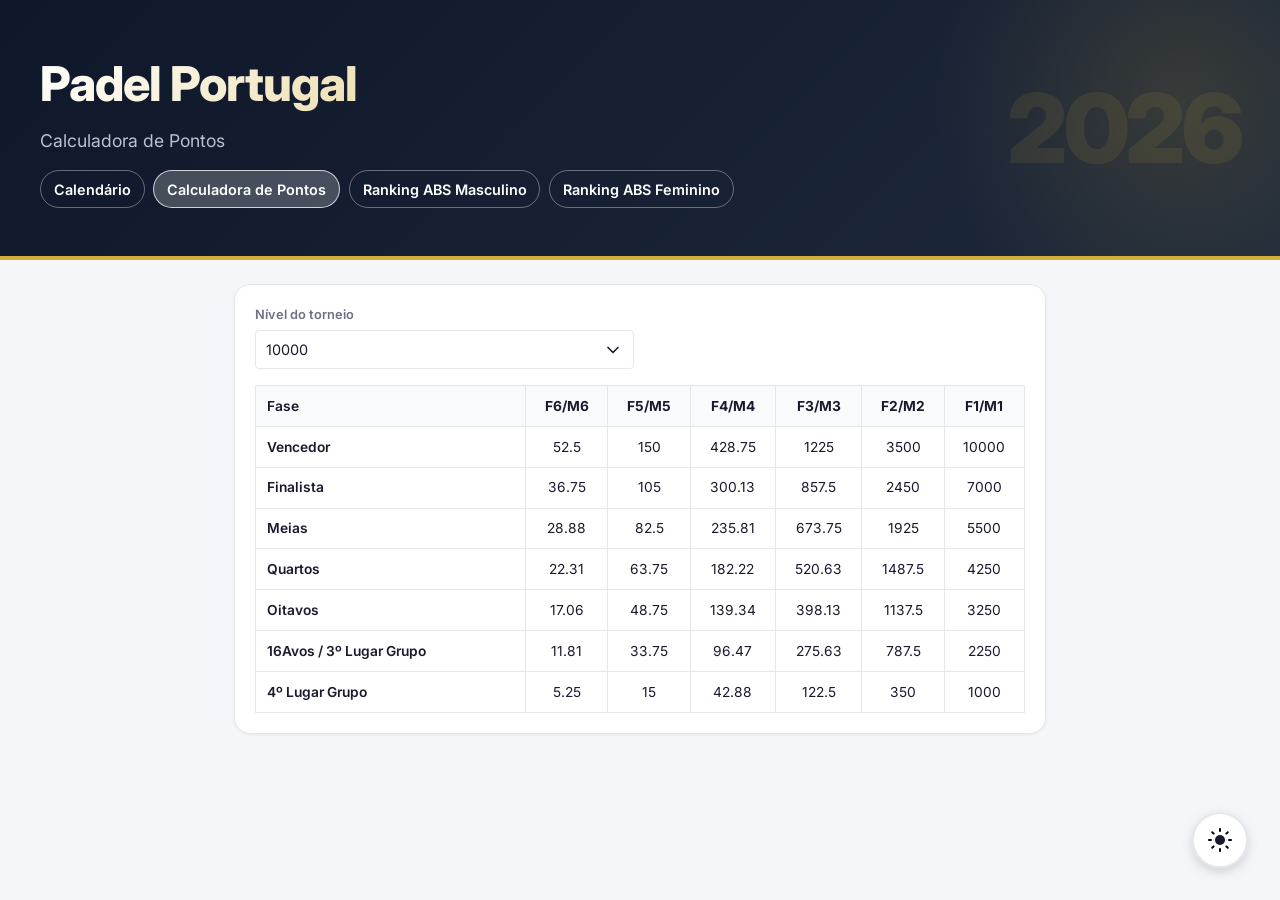
==== commit c1b12884: "added shared socials" ====
--- a/content/points-calculator.html
+++ b/content/points-calculator.html
@@ -4,6 +4,7 @@
     <meta charset="UTF-8" />
     <meta name="viewport" content="width=device-width, initial-scale=1.0" />
     <title>Calculadora de Pontos - Padel Portugal</title>
+    <script src="../scripts/shared-social-meta.js"></script>
     <link rel="icon" type="image/x-icon" href="../assets/favicon.ico" />
     <link rel="stylesheet" href="../styles/main.css" />
   </head>
--- a/styles/main.css
+++ b/styles/main.css
@@ -937,7 +937,7 @@
 }
 
 .rankings-table {
-  min-width: 980px;
+  min-width: 1080px;
 }
 
 .rankings-table th,
@@ -945,10 +945,19 @@
   white-space: nowrap;
 }
 
-.rankings-table th:nth-child(3),
-.rankings-table td:nth-child(3),
-.rankings-table th:nth-child(5),
-.rankings-table td:nth-child(5) {
+.rankings-table th:first-child,
+.rankings-table td:first-child {
+  min-width: 6ch;
+  width: 6ch;
+  max-width: 6ch;
+  text-align: right;
+  font-variant-numeric: tabular-nums;
+}
+
+.rankings-table th:nth-child(4),
+.rankings-table td:nth-child(4),
+.rankings-table th:nth-child(6),
+.rankings-table td:nth-child(6) {
   text-align: left;
 }
 
@@ -958,6 +967,18 @@
 
 .rankings-table tbody tr:hover {
   background: var(--section-hover);
+}
+
+.rankings-table a,
+.rankings-table a:visited,
+.rankings-table a:hover,
+.rankings-table a:focus {
+  color: inherit;
+}
+
+.rankings-table th:last-child,
+.rankings-table td:last-child {
+  display: none;
 }
 
 .rankings-pagination {
@@ -977,9 +998,18 @@
 
 .rankings-filters {
   display: grid;
-  grid-template-columns: 1.3fr 1fr 1fr 1fr;
+  grid-template-columns: minmax(280px, 1.6fr) repeat(3, minmax(160px, 1fr));
   gap: 0.6rem;
   margin-bottom: 0.9rem;
+}
+
+.rankings-filters #rankingsSource {
+  grid-column: 1 / -1;
+  max-width: 360px;
+}
+
+.rankings-filters > :not(#rankingsSource) {
+  min-width: 0;
 }
 
 @media (max-width: 600px) {
